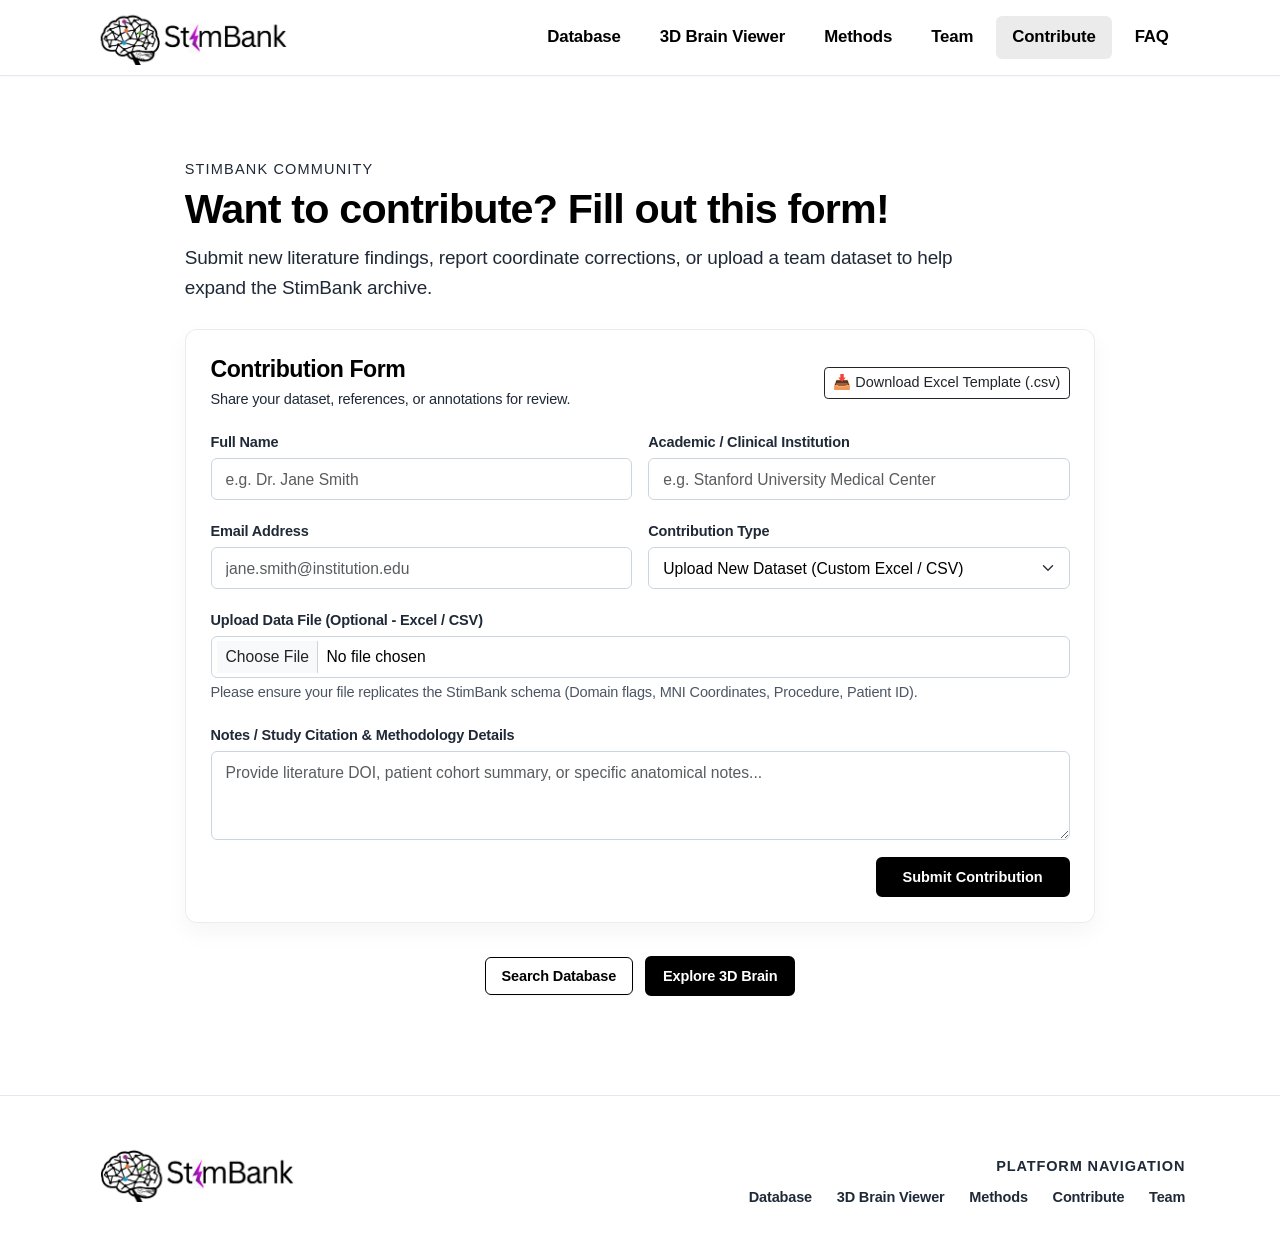
==== contribute.html @ a462d90d "Updated interactive wheel and domain descriptions, added up-to-date methods and team page, as well a" ====
<!DOCTYPE html>
<html lang="en">
<head>
  <meta charset="UTF-8">
  <meta name="viewport" content="width=device-width, initial-scale=1.0">
  <title>Contribute — StimBank</title>
  <meta name="description" content="Submit a literature finding, dataset, or annotation correction to StimBank.">

  <link href="https://cdn.jsdelivr.net/npm/bootstrap@5.3.3/dist/css/bootstrap.min.css" rel="stylesheet">
  <link rel="stylesheet" href="static/css/ebs_custom.css">
  <style>
    .stimbank-card {
      background: rgba(255,255,255,0.96);
      border: 1px solid rgba(15, 23, 42, 0.08);
      border-radius: 12px;
      box-shadow: 0 10px 24px rgba(15, 23, 42, 0.04);
    }
  </style>
</head>
<body>
  <nav class="navbar navbar-expand-md fixed-top navbar-stimbank">
    <div class="container px-4">
      <a class="navbar-brand" href="index.html">
        <img src="static/images/Stimbanklogo2.jpeg" alt="StimBank Logo">
        <span>Stim<b>Bank</b></span>
      </a>

      <button class="navbar-toggler border-0" type="button" data-bs-toggle="collapse" data-bs-target="#navbarMain">
        <span class="navbar-toggler-icon"></span>
      </button>

      <div class="collapse navbar-collapse justify-content-end" id="navbarMain">
        <ul class="navbar-nav align-items-center">
          <li class="nav-item"><a class="nav-link" href="explorer.html">Database</a></li>
          <li class="nav-item"><a class="nav-link" href="viewer.html">3D Brain Viewer</a></li>
          <li class="nav-item"><a class="nav-link" href="methods.html">Methods</a></li>
          <li class="nav-item"><a class="nav-link" href="team.html">Team</a></li>
          <li class="nav-item"><a class="nav-link active" href="contribute.html">Contribute</a></li>
          <li class="nav-item"><a class="nav-link" href="faq.html">FAQ</a></li>
        </ul>
      </div>
    </div>
  </nav>

  <div class="container px-4 py-5" style="max-width: 960px; padding-top: 4rem !important;">
    <div class="mb-4">
      <div class="text-uppercase small mb-1" style="letter-spacing: 0.08em; color: var(--text-secondary); font-size: 0.78rem;">
        StimBank Community
      </div>
      <h1 class="display-6 fw-bold mb-2" style="letter-spacing: -0.02em;">Want to contribute? Fill out this form!</h1>
      <p class="lead text-secondary mb-0" style="font-size: 1.02rem; max-width: 800px;">
        Submit new literature findings, report coordinate corrections, or upload a team dataset to help expand the StimBank archive.
      </p>
    </div>

    <div class="stimbank-card p-4 mb-4" id="contribute">
      <div class="d-flex flex-wrap justify-content-between align-items-center mb-3">
        <div>
          <h3 class="fw-bold mb-1">Contribution Form</h3>
          <p class="small text-secondary mb-0">
            Share your dataset, references, or annotations for review.
          </p>
        </div>
        <button id="btnDownloadTemplate" class="btn btn-outline-dark btn-sm mt-2 mt-md-0" type="button">
          📥 Download Excel Template (.csv)
        </button>
      </div>

      <form id="contributeForm" class="mt-3">
        <div class="row g-3">
          <div class="col-md-6">
            <label class="form-label small fw-semibold text-secondary mb-1">Full Name</label>
            <input type="text" class="form-control form-control-sm" placeholder="e.g. Dr. Jane Smith" required>
          </div>
          <div class="col-md-6">
            <label class="form-label small fw-semibold text-secondary mb-1">Academic / Clinical Institution</label>
            <input type="text" class="form-control form-control-sm" placeholder="e.g. Stanford University Medical Center" required>
          </div>
          <div class="col-md-6">
            <label class="form-label small fw-semibold text-secondary mb-1">Email Address</label>
            <input type="email" class="form-control form-control-sm" placeholder="jane.smith@institution.edu" required>
          </div>
          <div class="col-md-6">
            <label class="form-label small fw-semibold text-secondary mb-1">Contribution Type</label>
            <select class="form-select form-select-sm" id="contribType">
              <option value="data">Upload New Dataset (Custom Excel / CSV)</option>
              <option value="literature">Submit Literature Reference / DOI</option>
              <option value="correction">Coordinate / Annotation Correction</option>
              <option value="other">General Feedback / Note</option>
            </select>
          </div>
          <div class="col-12">
            <label class="form-label small fw-semibold text-secondary mb-1">Upload Data File (Optional - Excel / CSV)</label>
            <input type="file" class="form-control form-control-sm" accept=".xlsx,.xls,.csv" id="contribFile">
            <small class="text-muted" style="font-size: 0.74rem;">
              Please ensure your file replicates the StimBank schema (Domain flags, MNI Coordinates, Procedure, Patient ID).
            </small>
          </div>
          <div class="col-12">
            <label class="form-label small fw-semibold text-secondary mb-1">Notes / Study Citation &amp; Methodology Details</label>
            <textarea class="form-control form-control-sm" rows="3" placeholder="Provide literature DOI, patient cohort summary, or specific anatomical notes..."></textarea>
          </div>
          <div class="col-12 text-end">
            <button type="submit" class="btn-stimbank-primary btn-stimbank-sm px-4">Submit Contribution</button>
          </div>
        </div>
      </form>

      <div id="contribSuccess" class="alert alert-success mt-3 py-2 px-3 small d-none" role="alert">
        🎉 <strong>Thank you for contributing to StimBank!</strong> Your submission has been received for editorial and stereotactic review.
      </div>
    </div>

    <div class="text-center pt-2">
      <a href="explorer.html" class="btn-stimbank-secondary btn-stimbank-sm me-2">Search Database</a>
      <a href="viewer.html" class="btn-stimbank-primary btn-stimbank-sm">Explore 3D Brain</a>
    </div>
  </div>

  <footer class="stimbank-footer mt-5">
    <div class="container px-4">
      <div class="row gy-4 align-items-center">
        <div class="col-md-7">
          <div class="d-flex align-items-center gap-2 mb-3">
            <img src="static/images/Stimbanklogo2.jpeg" alt="StimBank" style="height: 56px; width: auto; object-fit: contain;">
          </div>
        </div>
        <div class="col-md-5 text-md-end">
          <div class="text-uppercase small fw-bold text-secondary mb-2" style="font-size: 0.72rem; letter-spacing: 0.06em;">Platform Navigation</div>
          <ul class="list-inline small mb-0 d-flex flex-wrap justify-content-md-end gap-3">
            <li class="list-inline-item"><a href="explorer.html">Database</a></li>
            <li class="list-inline-item"><a href="viewer.html">3D Brain Viewer</a></li>
            <li class="list-inline-item"><a href="methods.html">Methods</a></li>
            <li class="list-inline-item"><a href="contribute.html">Contribute</a></li>
            <li class="list-inline-item"><a href="team.html">Team</a></li>
          </ul>
        </div>
      </div>
    </div>
  </footer>

  <script src="https://cdn.jsdelivr.net/npm/bootstrap@5.3.3/dist/js/bootstrap.bundle.min.js"></script>
  <script>
    document.getElementById('btnDownloadTemplate').addEventListener('click', () => {
      const headers = "Publication,Region,Sample size,Nb patients included,Pathology,EBS procedure,Sensory-Perceptual,Affective,Autonomic,Cognitive/language,Motor ,Brain area explored,Phenomenological description,Patient ID,Age (years),Sex,Side of stimutation,Site of EBS evoking a response,EBS coordinates (MNI space) x,EBS coordinates (MNI space) y,EBS coordinates (MNI space) z,Article\n";
      const sampleRow = "\"Smith et al., 2024\",United States,10,10,Epilepsy,SEEG,0,0,0,1,0,Temporal,\"Mentalizing response\",sub-01,28,F,Left,Middle temporal gyrus,52.0,14.0,-22.0,\"Smith, J. et al. (2024). Brain, 147(2), 100-112.\"\n";
      const blob = new Blob([headers + sampleRow], { type: 'text/csv;charset=utf-8;' });
      const url = URL.createObjectURL(blob);
      const a = document.createElement('a');
      a.href = url;
      a.download = 'stimbank_dataset_template.csv';
      document.body.appendChild(a);
      a.click();
      document.body.removeChild(a);
    });

    document.getElementById('contributeForm').addEventListener('submit', (e) => {
      e.preventDefault();
      document.getElementById('contribSuccess').classList.remove('d-none');
      document.getElementById('contributeForm').reset();
    });
  </script>
</body>
</html>
---- static/css/ebs_custom.css ----
/* ==========================================================================
   StimBank Design System
   "Bold, High-Contrast Black & White with Vibrant Scientific Phenomenon Colors"
   Updated: Bold Typography, Pure Black Contrast, Circular Category Indicators
   ========================================================================== */

:root {
  --font-ui: 'Avenir Next Arabic', 'Avenir Next', 'SF Pro Display', -apple-system, BlinkMacSystemFont, 'Segoe UI', Roboto, Helvetica, Arial, sans-serif;

  /* Surfaces */
  --bg-main: #FFFFFF;          /* Pure white background */
  --surface-card: #FFFFFF;     /* Crisp white card surface */
  --surface-elevated: #FFFFFF; /* White elevated components */
  --surface-muted: #F8F9FA;    /* Soft neutral container background */
  
  /* Bold High-Contrast Text Colors */
  --text-primary: #000000;     /* Pure Deep Black */
  --text-secondary: #1F2937;   /* High-Contrast Bold Charcoal / Dark Slate */
  --text-muted: #4B5563;       /* Crisp Readable Dark Slate Gray */
  
  /* Structural Borders */
  --border-subtle: #E2E8F0;    /* Crisp light border */
  --border-strong: #94A3B8;    /* Strong defined border */
  
  /* 5 Core Scientific Categories of Phenomena (Vibrant Unique Hues) */
  --cat-sensory: #0284C7;        /* Sensory & Perceptual - Cerulean Sky Blue */
  --cat-affective: #E11D48;      /* Affective - Crimson Rose */
  --cat-autonomic: #059669;      /* Autonomic - Emerald Green */
  --cat-cognitive-lang: #8B5CF6; /* Cognitive & Language - Vivid Violet */
  --cat-motor: #2563EB;          /* Motor - Royal Motor Blue */

  /* Legacy Category Aliases */
  --cat-somatosensory: #0284C7;
  --cat-visual: #0284C7;
  --cat-auditory: #0284C7;
  --cat-language: #8B5CF6;
  --cat-cognitive: #8B5CF6;
  --cat-emotional: #E11D48;
}

/* Base Document */
html {
  font-size: 16.5px; /* Increased base scale for bold readability */
  -webkit-font-smoothing: antialiased;
  -moz-osx-font-smoothing: grayscale;
}

body {
  background-color: var(--bg-main);
  color: var(--text-primary);
  font-family: var(--font-ui);
  font-weight: 500; /* Bold baseline text */
  margin: 0;
  padding-top: 92px; /* space for larger fixed navbar */
  min-height: 100vh;
  display: flex;
  flex-direction: column;
  line-height: 1.6;
  letter-spacing: -0.01em;
}

/* Headings: Deep Black, Bold, Authoritative */
h1, h2, h3, h4, h5, h6 {
  color: #000000;
  font-family: var(--font-ui);
  font-weight: 750;
  letter-spacing: -0.02em;
  margin-bottom: 0.5em;
}

h1 { font-size: 2.35rem; line-height: 1.2; font-weight: 800; }
h2 { font-size: 1.75rem; line-height: 1.25; font-weight: 750; }
h3 { font-size: 1.4rem; line-height: 1.3; font-weight: 700; }
h4 { font-size: 1.18rem; font-weight: 700; }
h5 { font-size: 1.02rem; font-weight: 700; }

p {
  color: #111111;
  font-size: 1.02rem;
  font-weight: 450;
  margin-bottom: 1rem;
}

.lead {
  font-size: 1.15rem !important;
  font-weight: 500 !important;
  color: #1F2937 !important;
  line-height: 1.6;
}

.text-secondary {
  color: #1F2937 !important; /* Bold, high-contrast black/charcoal */
  font-weight: 500;
}

.text-muted {
  color: #4B5563 !important;
  font-weight: 500;
}

small, .small {
  font-size: 0.88rem !important;
  color: #1F2937;
  font-weight: 500;
}

strong, b, .fw-bold {
  font-weight: 750 !important;
  color: #000000;
}

a {
  color: #000000;
  text-decoration: none;
  font-weight: 600;
  transition: color 0.15s ease;
}

a:hover {
  color: #000000;
  text-decoration: underline;
}

/* Navigation: Clean white navbar with black bold links */
.navbar-stimbank {
  background-color: #FFFFFF !important;
  border-bottom: 1.5px solid var(--border-subtle);
  padding: 0.65rem 0;
  box-shadow: 0 1px 4px rgba(0, 0, 0, 0.03) !important;
}

.navbar-brand {
  display: inline-flex;
  align-items: center;
  gap: 12px;
  font-family: var(--font-ui);
  font-weight: 800;
  font-size: 1.3rem;
  letter-spacing: -0.02em;
  color: #000000 !important;
  padding: 0;
}

/* Prominent, crisp logo */
.navbar-brand img {
  height: 54px;
  width: auto;
  object-fit: contain;
  display: block;
  transition: transform 0.15s ease;
}

.navbar-brand img:hover {
  transform: scale(1.02);
}

.navbar-brand span {
  display: none;
}

.navbar-nav {
  gap: 6px;
}

.nav-link {
  font-family: var(--font-ui);
  font-size: 1.02rem;
  font-weight: 600;
  color: #000000 !important;
  padding: 0.5rem 1rem !important;
  border-radius: 6px;
  transition: all 0.15s ease;
}

.nav-link:hover {
  color: #000000 !important;
  background-color: rgba(0, 0, 0, 0.06);
}

.nav-link.active {
  color: #000000 !important;
  font-weight: 800;
  background-color: rgba(0, 0, 0, 0.08);
}

/* Surfaces and Cards */
.stimbank-card {
  background-color: var(--surface-card);
  border: 1.5px solid var(--border-subtle);
  border-radius: 10px;
  padding: 1.6rem;
  box-shadow: 0 2px 6px rgba(0, 0, 0, 0.04);
  transition: border-color 0.15s ease, box-shadow 0.15s ease;
}

.stimbank-card:hover {
  border-color: #000000;
  box-shadow: 0 6px 18px rgba(0, 0, 0, 0.07);
}

/* Metric / Stat Boxes */
.stat-box {
  background-color: var(--surface-card);
  border: 1.5px solid var(--border-subtle);
  border-radius: 10px;
  padding: 1.35rem 1.5rem;
  box-shadow: 0 2px 6px rgba(0, 0, 0, 0.04);
  text-align: left;
}

.stat-box .stat-number {
  font-size: 2.6rem;
  font-weight: 800;
  color: #000000;
  line-height: 1.1;
  letter-spacing: -0.03em;
}

.stat-box .stat-label {
  font-size: 0.88rem;
  font-weight: 700;
  text-transform: uppercase;
  letter-spacing: 0.05em;
  color: #1F2937;
  margin-top: 0.4rem;
}

/* Buttons: Bold, high-contrast, black */
.btn-stimbank-primary {
  background-color: #000000;
  color: #FFFFFF;
  border: 2px solid #000000;
  font-family: inherit;
  font-size: 0.95rem;
  font-weight: 700;
  padding: 0.55rem 1.35rem;
  border-radius: 6px;
  transition: all 0.15s ease;
  display: inline-flex;
  align-items: center;
  justify-content: center;
}

.btn-stimbank-primary:hover, .btn-stimbank-primary:focus {
  background-color: #222222;
  color: #FFFFFF;
  border-color: #222222;
  transform: translateY(-1px);
}

.btn-stimbank-secondary {
  background-color: #FFFFFF;
  color: #000000;
  border: 1.5px solid #000000;
  font-family: inherit;
  font-size: 0.95rem;
  font-weight: 600;
  padding: 0.55rem 1.35rem;
  border-radius: 6px;
  box-shadow: 0 1px 3px rgba(0, 0, 0, 0.04);
  transition: all 0.15s ease;
  display: inline-flex;
  align-items: center;
  justify-content: center;
}

.btn-stimbank-secondary:hover, .btn-stimbank-secondary:focus {
  background-color: #000000;
  color: #FFFFFF;
  border-color: #000000;
  transform: translateY(-1px);
}

.btn-stimbank-sm {
  padding: 0.4rem 0.95rem;
  font-size: 0.88rem;
  font-weight: 600;
}

/* Category Indicators & Badges: Always a colored circle next to category name */
.category-dot {
  display: inline-block;
  width: 12px;
  height: 12px;
  min-width: 12px;
  border-radius: 50%;
  margin-right: 8px;
  vertical-align: middle;
  flex-shrink: 0;
  box-shadow: 0 0 0 1.5px rgba(255, 255, 255, 0.8);
}

.category-dot-lg {
  width: 15px;
  height: 15px;
  min-width: 15px;
  margin-right: 10px;
}

.cat-badge {
  display: inline-flex;
  align-items: center;
  font-size: 0.88rem;
  font-weight: 600;
  padding: 0.3rem 0.75rem;
  border-radius: 6px;
  background-color: #FFFFFF;
  color: #000000;
  border: 1.5px solid var(--border-subtle);
  box-shadow: 0 1px 2px rgba(0, 0, 0, 0.04);
}

/* Category Filter Pill (Interactive button with circle next to name) */
.category-pill {
  display: inline-flex;
  align-items: center;
  padding: 0.45rem 1rem;
  border-radius: 30px;
  background-color: #FFFFFF;
  border: 1.5px solid var(--border-subtle);
  color: #000000;
  font-size: 0.92rem;
  font-weight: 600;
  cursor: pointer;
  transition: all 0.15s ease;
  user-select: none;
}

.category-pill:hover {
  border-color: #000000;
  background-color: #F8FAFC;
  transform: translateY(-1px);
}

.category-pill.active {
  background-color: #000000;
  color: #FFFFFF !important;
  border-color: #000000;
  box-shadow: 0 2px 8px rgba(0, 0, 0, 0.15);
}

.category-pill.active .category-dot {
  box-shadow: 0 0 0 2px rgba(0, 0, 0, 0.8);
}

/* 5 Phenomenon Badges & Dots */
.cat-badge.cat-Sensory-Perceptual .category-dot, .dot-Sensory-Perceptual { background-color: var(--cat-sensory); }
.cat-badge.cat-Affective .category-dot, .dot-Affective { background-color: var(--cat-affective); }
.cat-badge.cat-Autonomic .category-dot, .dot-Autonomic { background-color: var(--cat-autonomic); }
.cat-badge.cat-Cognitive-Language .category-dot, .dot-Cognitive-Language { background-color: var(--cat-cognitive-lang); }
.cat-badge.cat-Motor .category-dot, .dot-Motor { background-color: var(--cat-motor); }

/* Backward compatibility aliases */
.cat-badge.cat-Somatosensory .category-dot, .dot-Somatosensory { background-color: var(--cat-sensory); }
.cat-badge.cat-Visual .category-dot, .dot-Visual { background-color: var(--cat-sensory); }
.cat-badge.cat-Auditory .category-dot, .dot-Auditory { background-color: var(--cat-sensory); }
.cat-badge.cat-Language-Speech .category-dot, .dot-Language { background-color: var(--cat-cognitive-lang); }
.cat-badge.cat-Cognitive-Memory .category-dot, .dot-Cognitive { background-color: var(--cat-cognitive-lang); }
.cat-badge.cat-Affective-Emotional .category-dot, .dot-Emotional { background-color: var(--cat-affective); }

/* Spotlight Section (Distinct visual block on Home) */
.spotlight-section {
  background-color: #F8FAFC !important;
  border-top: 1.5px solid var(--border-subtle);
  border-bottom: 1.5px solid var(--border-subtle);
  position: relative;
}

#categorySpotlight {
  background-color: #FFFFFF;
  border: 1.5px solid #CBD5E1;
  border-radius: 12px;
  box-shadow: 0 6px 24px rgba(0, 0, 0, 0.06);
}

/* Effect Category Interactive Cards: With circle indicator */
.effect-category-card {
  background-color: #FFFFFF;
  border: 1.5px solid var(--border-subtle);
  border-radius: 10px;
  padding: 1.25rem;
  cursor: pointer;
  box-shadow: 0 2px 6px rgba(0, 0, 0, 0.04);
  transition: all 0.15s ease;
  position: relative;
}

.effect-category-card:hover {
  background-color: #FFFFFF;
  border-color: #000000;
  box-shadow: 0 6px 18px rgba(0, 0, 0, 0.08);
  transform: translateY(-2px);
}

.effect-category-card.selected {
  background-color: #FFFFFF;
  border-color: #000000;
  box-shadow: 0 6px 20px rgba(0, 0, 0, 0.12);
  outline: 2px solid #000000;
}

/* 3D Brain Viewer Container */
.brain-viewport {
  position: relative;
  width: 100%;
  height: 640px;
  background-color: #FAFAFA;
  border: 1.5px solid var(--border-subtle);
  border-radius: 10px;
  overflow: hidden;
}

#brainCanvas {
  width: 100%;
  height: 100%;
  display: block;
}

/* 3D Viewer HUD Overlays */
.hud-panel {
  position: absolute;
  background-color: rgba(255, 255, 255, 0.97);
  backdrop-filter: blur(8px);
  border: 1.5px solid #CBD5E1;
  border-radius: 8px;
  padding: 0.85rem 1.15rem;
  color: #000000;
  font-size: 0.88rem;
  font-weight: 600;
  z-index: 10;
  box-shadow: 0 4px 14px rgba(0, 0, 0, 0.08);
}

.hud-top-left {
  top: 14px;
  left: 14px;
  max-width: 280px;
}

.hud-top-right {
  top: 14px;
  right: 14px;
  max-width: 270px;
  max-height: 85%;
  overflow-y: auto;
}

.hud-controls-bottom {
  position: absolute;
  bottom: 14px;
  left: 50%;
  transform: translateX(-50%);
  background-color: rgba(255, 255, 255, 0.97);
  backdrop-filter: blur(8px);
  border: 1.5px solid #CBD5E1;
  border-radius: 8px;
  padding: 8px 16px;
  display: flex;
  gap: 8px;
  align-items: center;
  z-index: 10;
  box-shadow: 0 4px 14px rgba(0, 0, 0, 0.08);
}

.hud-controls-bottom button {
  background: #FFFFFF;
  border: 1.5px solid #000000;
  color: #000000;
  font-family: inherit;
  font-size: 0.84rem;
  font-weight: 700;
  padding: 4px 10px;
  border-radius: 5px;
  cursor: pointer;
  transition: all 0.15s ease;
}

.hud-controls-bottom button:hover {
  background-color: #000000;
  color: #FFFFFF;
}

/* Floating Tooltip */
#brainTooltip {
  position: absolute;
  display: none;
  background-color: #FFFFFF;
  color: #000000;
  border: 1.5px solid #000000;
  border-radius: 8px;
  padding: 0.85rem 1.15rem;
  font-size: 0.88rem;
  font-weight: 500;
  pointer-events: none;
  z-index: 100;
  box-shadow: 0 6px 18px rgba(0, 0, 0, 0.12);
  max-width: 320px;
  line-height: 1.45;
}

/* Tables */
.table-stimbank {
  width: 100%;
  border-collapse: separate;
  border-spacing: 0;
  font-size: 0.95rem;
  color: #000000;
}

.table-stimbank thead th {
  background-color: #F1F5F9;
  color: #000000;
  font-weight: 750;
  text-transform: uppercase;
  font-size: 0.82rem;
  letter-spacing: 0.04em;
  padding: 0.85rem 1rem;
  border-top: 1.5px solid var(--border-subtle);
  border-bottom: 2px solid #CBD5E1;
}

.table-stimbank tbody td {
  padding: 0.95rem 1rem;
  border-bottom: 1px solid var(--border-subtle);
  color: #000000;
  font-weight: 500;
}

.table-stimbank tbody tr {
  background-color: #FFFFFF;
  transition: background-color 0.1s ease;
}

.table-stimbank tbody tr:hover {
  background-color: #F8FAFC;
}

/* Form Controls */
.form-control, .form-select {
  background-color: #FFFFFF;
  border: 1.5px solid #CBD5E1;
  color: #000000;
  border-radius: 6px;
  font-family: inherit;
  font-size: 0.95rem;
  font-weight: 500;
  padding: 0.5rem 0.85rem;
}

.form-control:focus, .form-select:focus {
  background-color: #FFFFFF;
  border-color: #000000;
  box-shadow: 0 0 0 2px rgba(0, 0, 0, 0.1);
  outline: none;
  color: #000000;
}

/* Footer */
footer.stimbank-footer {
  margin-top: auto;
  background-color: #FFFFFF;
  border-top: 1.5px solid var(--border-subtle);
  padding: 3rem 0 2.5rem 0;
  color: #1F2937;
  font-size: 0.92rem;
  font-weight: 500;
}

footer.stimbank-footer a {
  color: #1F2937;
  font-weight: 600;
}

footer.stimbank-footer a:hover {
  color: #000000;
  text-decoration: underline;
}
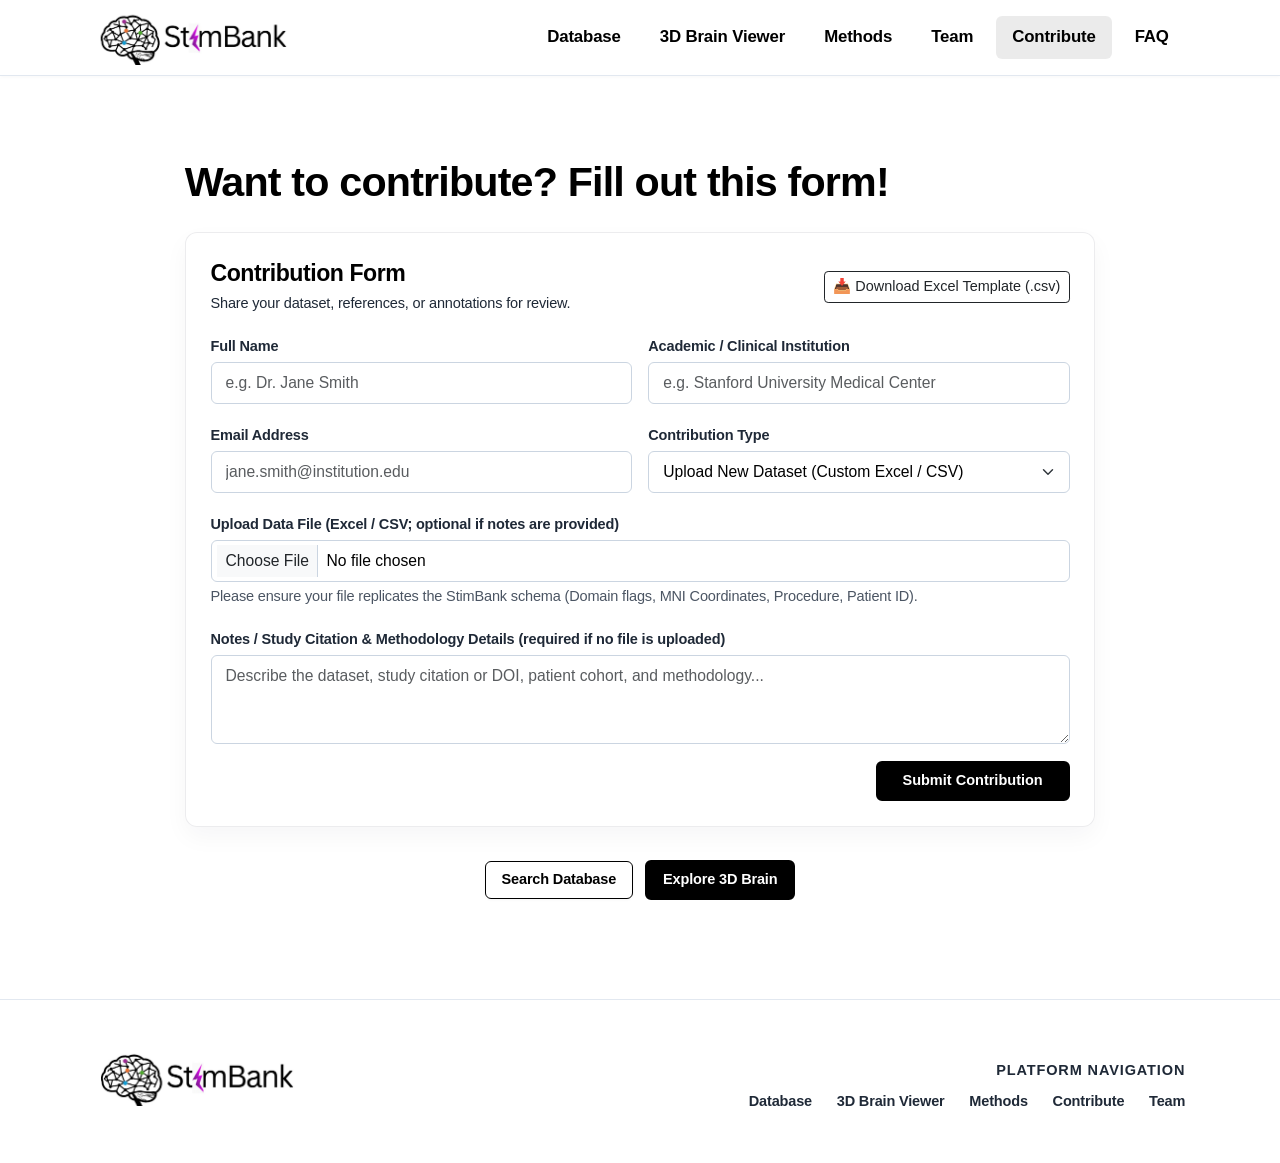
==== commit c1568bf1: "Updated viewer" ====
--- a/contribute.html
+++ b/contribute.html
@@ -44,13 +44,7 @@
 
   <div class="container px-4 py-5" style="max-width: 960px; padding-top: 4rem !important;">
     <div class="mb-4">
-      <div class="text-uppercase small mb-1" style="letter-spacing: 0.08em; color: var(--text-secondary); font-size: 0.78rem;">
-        StimBank Community
-      </div>
       <h1 class="display-6 fw-bold mb-2" style="letter-spacing: -0.02em;">Want to contribute? Fill out this form!</h1>
-      <p class="lead text-secondary mb-0" style="font-size: 1.02rem; max-width: 800px;">
-        Submit new literature findings, report coordinate corrections, or upload a team dataset to help expand the StimBank archive.
-      </p>
     </div>
 
     <div class="stimbank-card p-4 mb-4" id="contribute">
@@ -70,35 +64,34 @@
         <div class="row g-3">
           <div class="col-md-6">
             <label class="form-label small fw-semibold text-secondary mb-1">Full Name</label>
-            <input type="text" class="form-control form-control-sm" placeholder="e.g. Dr. Jane Smith" required>
+            <input type="text" class="form-control form-control-sm" name="name" placeholder="e.g. Dr. Jane Smith" required>
           </div>
           <div class="col-md-6">
             <label class="form-label small fw-semibold text-secondary mb-1">Academic / Clinical Institution</label>
-            <input type="text" class="form-control form-control-sm" placeholder="e.g. Stanford University Medical Center" required>
+            <input type="text" class="form-control form-control-sm" name="institution" placeholder="e.g. Stanford University Medical Center" required>
           </div>
           <div class="col-md-6">
             <label class="form-label small fw-semibold text-secondary mb-1">Email Address</label>
-            <input type="email" class="form-control form-control-sm" placeholder="jane.smith@institution.edu" required>
+            <input type="email" class="form-control form-control-sm" name="email" placeholder="jane.smith@institution.edu" required>
           </div>
           <div class="col-md-6">
             <label class="form-label small fw-semibold text-secondary mb-1">Contribution Type</label>
-            <select class="form-select form-select-sm" id="contribType">
+            <select class="form-select form-select-sm" id="contribType" name="contribution_type">
               <option value="data">Upload New Dataset (Custom Excel / CSV)</option>
-              <option value="literature">Submit Literature Reference / DOI</option>
               <option value="correction">Coordinate / Annotation Correction</option>
               <option value="other">General Feedback / Note</option>
             </select>
           </div>
           <div class="col-12">
-            <label class="form-label small fw-semibold text-secondary mb-1">Upload Data File (Optional - Excel / CSV)</label>
-            <input type="file" class="form-control form-control-sm" accept=".xlsx,.xls,.csv" id="contribFile">
+            <label class="form-label small fw-semibold text-secondary mb-1">Upload Data File (Excel / CSV; optional if notes are provided)</label>
+            <input type="file" class="form-control form-control-sm" accept=".xlsx,.xls,.csv" id="contribFile" name="file">
             <small class="text-muted" style="font-size: 0.74rem;">
               Please ensure your file replicates the StimBank schema (Domain flags, MNI Coordinates, Procedure, Patient ID).
             </small>
           </div>
           <div class="col-12">
-            <label class="form-label small fw-semibold text-secondary mb-1">Notes / Study Citation &amp; Methodology Details</label>
-            <textarea class="form-control form-control-sm" rows="3" placeholder="Provide literature DOI, patient cohort summary, or specific anatomical notes..."></textarea>
+            <label class="form-label small fw-semibold text-secondary mb-1">Notes / Study Citation &amp; Methodology Details (required if no file is uploaded)</label>
+            <textarea class="form-control form-control-sm" id="contribNotes" name="notes" rows="3"></textarea>
           </div>
           <div class="col-12 text-end">
             <button type="submit" class="btn-stimbank-primary btn-stimbank-sm px-4">Submit Contribution</button>
@@ -107,8 +100,9 @@
       </form>
 
       <div id="contribSuccess" class="alert alert-success mt-3 py-2 px-3 small d-none" role="alert">
-        🎉 <strong>Thank you for contributing to StimBank!</strong> Your submission has been received for editorial and stereotactic review.
-      </div>
+        Thank you for your submission! A member of our team will be in touch shortly.
+      </div>
+      <div id="contribError" class="alert alert-danger mt-3 py-2 px-3 small d-none" role="alert"></div>
     </div>
 
     <div class="text-center pt-2">
@@ -154,10 +148,66 @@
       document.body.removeChild(a);
     });
 
-    document.getElementById('contributeForm').addEventListener('submit', (e) => {
+    const contributeForm = document.getElementById('contributeForm');
+    const contribType = document.getElementById('contribType');
+    const contribFile = document.getElementById('contribFile');
+    const contribNotes = document.getElementById('contribNotes');
+    const notesPlaceholders = {
+      data: 'Describe the dataset, study citation or DOI, patient cohort, and methodology...',
+      correction: 'Describe the coordinate or annotation to correct, the proposed change, and its source...',
+      other: 'Share your feedback, question, or other information for the StimBank team...'
+    };
+
+    const updateNotesPlaceholder = () => {
+      contribNotes.placeholder = notesPlaceholders[contribType.value];
+    };
+
+    const updateNotesRequirement = () => {
+      const notesRequired = contribFile.files.length === 0;
+      contribNotes.required = notesRequired;
+      contribNotes.setCustomValidity(
+        notesRequired && !contribNotes.value.trim()
+          ? 'Add notes or upload a data file before submitting.'
+          : ''
+      );
+    };
+
+    contribType.addEventListener('change', updateNotesPlaceholder);
+    contribFile.addEventListener('change', updateNotesRequirement);
+    contribNotes.addEventListener('input', updateNotesRequirement);
+    updateNotesPlaceholder();
+    updateNotesRequirement();
+
+    contributeForm.addEventListener('submit', async (e) => {
       e.preventDefault();
-      document.getElementById('contribSuccess').classList.remove('d-none');
-      document.getElementById('contributeForm').reset();
+      updateNotesRequirement();
+      if (!contributeForm.reportValidity()) return;
+
+      const successMessage = document.getElementById('contribSuccess');
+      const errorMessage = document.getElementById('contribError');
+      const submitButton = contributeForm.querySelector('button[type="submit"]');
+      successMessage.classList.add('d-none');
+      errorMessage.classList.add('d-none');
+      submitButton.disabled = true;
+
+      try {
+        const response = await fetch('/api/contributions', {
+          method: 'POST',
+          body: new FormData(contributeForm)
+        });
+        const result = await response.json();
+        if (!response.ok) throw new Error(result.error || 'The submission could not be sent.');
+
+        successMessage.classList.remove('d-none');
+        contributeForm.reset();
+        updateNotesPlaceholder();
+        updateNotesRequirement();
+      } catch (error) {
+        errorMessage.textContent = error.message || 'The submission could not be sent. Please try again.';
+        errorMessage.classList.remove('d-none');
+      } finally {
+        submitButton.disabled = false;
+      }
     });
   </script>
 </body>
